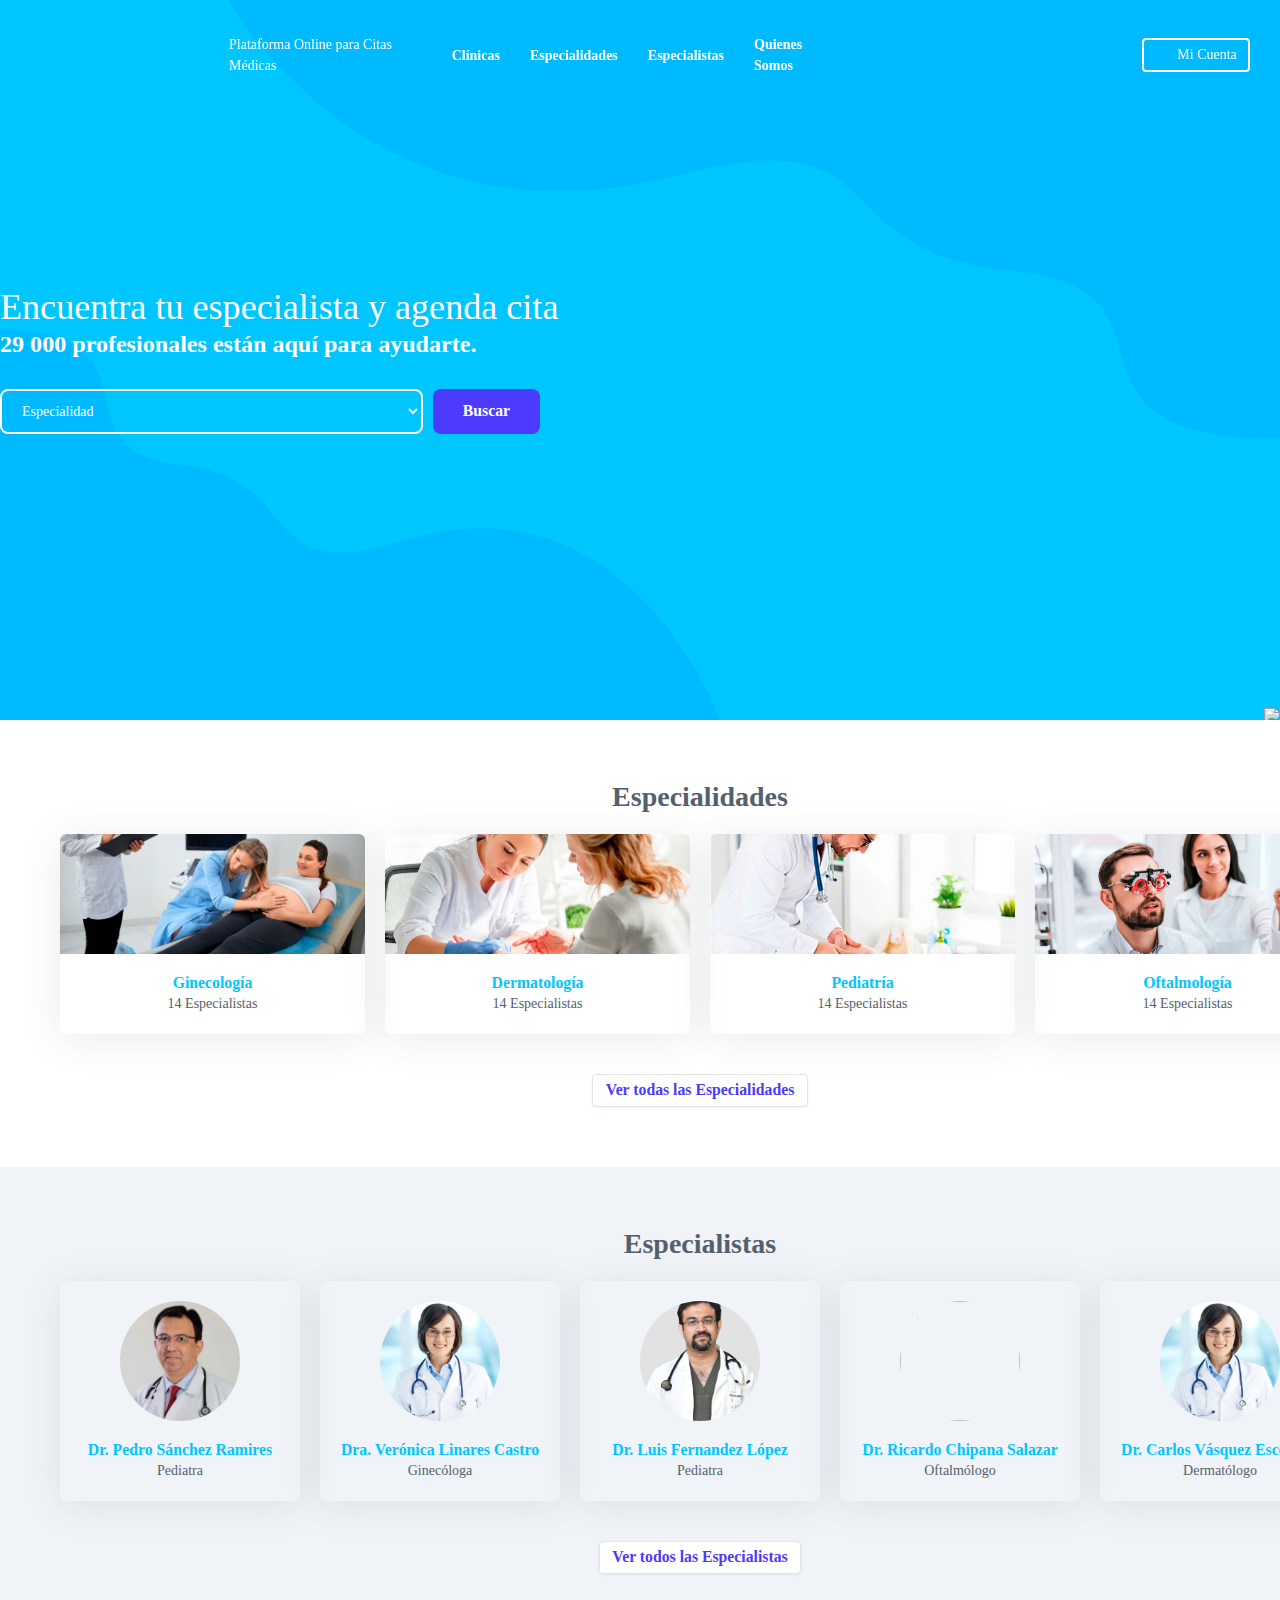
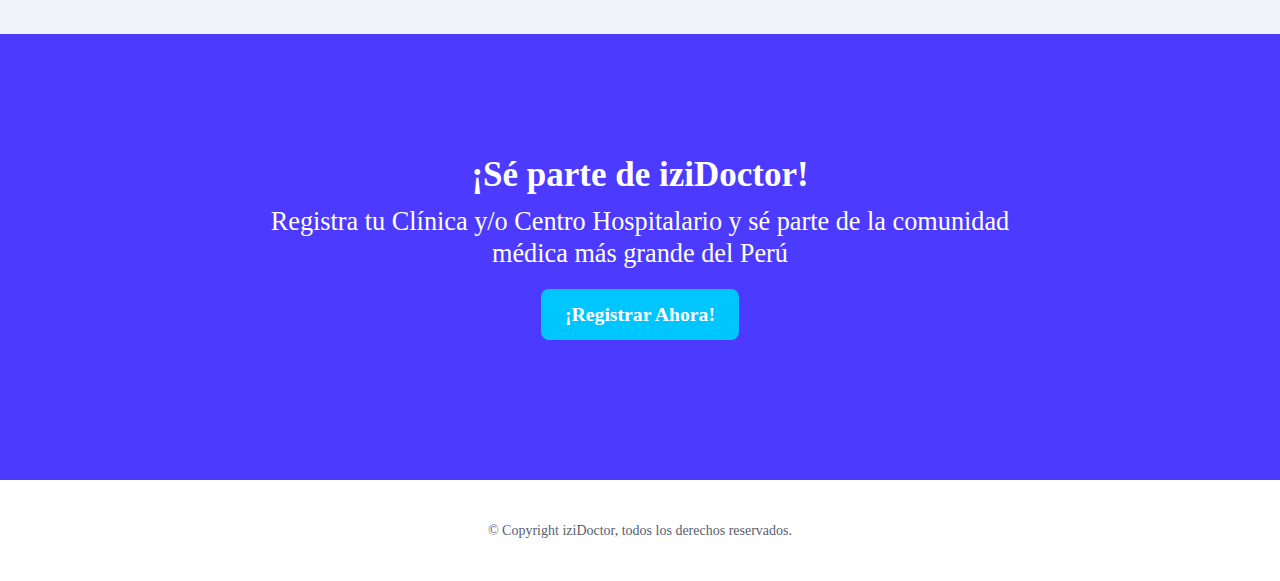
==== src/main/webapp/index.html @ 8b39e3de "ultimos cambios" ====
<!DOCTYPE html>
<html>
<head>
	<meta charset="utf-8">
	<meta name="viewport" content="width=device-width, initial-scale=1">
	<title>iziDoctor</title>
	<link rel="stylesheet" type="text/css" href="css/style.css">
	<link rel="stylesheet" type="text/css" href="css/pater.css" />
</head>
<body class="home">
	<header class="site-header">
		<div class="site-header__content">
			<div class="site-header__brand">
				<div class="logo">
					<svg x="0px" y="0px" viewBox="0 0 179 48" width="179px" fill="#fff">
                        <use xlink:href="images/icons.svg#logo"></use>
                    </svg>
				</div>
				<span class="slogan">Plataforma Online para Citas Médicas</span>
			</div>
			<div class="site-header__nav">
				<nav class="site-nav">
					<ul class="site-nav__list">
						<li class="site-nav__item">
							<a href="#">Clínicas</a>
						</li>
						<li class="site-nav__item">
							<a href="#">Especialidades</a>
						</li>
						<li class="site-nav__item">
							<a href="#">Especialistas</a>
						</li>
						<li class="site-nav__item">
							<a href="#">Quienes Somos</a>
						</li>
					</ul>
				</nav>
			</div>
			<div class="site-header__user">
				<div class="site-header__user__content">
					<button class="site-header__user__button button btn-ghost">
						<svg x="0px" y="0px" viewBox="0 0 32 32" width="16px" fill="#fff">
	                        <use xlink:href="images/icons.svg#user"></use>
	                    </svg>
	                    <span>Mi Cuenta</span>
					</button>
				</div>
			</div>
		</div>
	</header>
	<section class="main-section">
		<div class="main-row main-section__wrapper">
			<div class="main-section__content">
				<div class="main-section__caption">
					<h1 class="main-section__title">Encuentra tu especialista y agenda cita</h1>
					<h2 class="main-section__subtitle">29 000 profesionales están aquí para ayudarte.</h2>
				</div>
				<div class="searchbox">
					<select class="searchbox__select">
						<option>Especialidad</option>
						<option>Especialidad 01</option>
						<option>Especialidad 02</option>
						<option>Especialidad 03</option>
					</select>
					<button class="button btn-secondary-full">Buscar</button>
				</div>
			</div>
		</div>
		<div class="main-section__image">
			<img src="images/main-image.png">
		</div>
		<svg class="morph morph1" id="morph1" width="720" height="390" viewBox="0 0 720 390" fill="#00baff">
			<path d="M0,390h720c0,0-89.87-251.02-319.92-178.81c-147.65,46.34-92.63-63.02-220.42-76.64C51.87,120.93,166.65,0,0,0L0,390z"/>
		</svg>
		<svg class="morph morph2" id="morph2" width="720" height="390" viewBox="0 0 720 390" fill="#00baff">
			<path d="M0,390h720c0,0-89.87-251.02-319.92-178.81c-147.65,46.34-92.63-63.02-220.42-76.64C51.87,120.93,166.65,0,0,0L0,390z"/>
		</svg>
	</section>
	<section class="specialties block-home">
		<div class="main-row">
			<h3 class="block-home__title">Especialidades</h3>
			<ul class="cards">
				<li class="card card-4 card-hover">
					<div class="card__content">
						<div class="card__image">
							<img src="images/specialties/specialty01.webp">
						</div>
						<div class="card__caption">
							<h2 class="card__title">Ginecología</h2>
							<span class="card__subtitle">14 Especialistas</span>
						</div>
					</div>
				</li>
				<li class="card card-4 card-hover">
					<div class="card__content">
						<div class="card__image">
							<img src="images/specialties/specialty02.webp">
						</div>
						<div class="card__caption">
							<h2 class="card__title">Dermatología</h2>
							<span class="card__subtitle">14 Especialistas</span>
						</div>
					</div>
				</li>
				<li class="card card-4 card-hover">
					<div class="card__content">
						<div class="card__image">
							<img src="images/specialties/specialty03.webp">
						</div>
						<div class="card__caption">
							<h2 class="card__title">Pediatría</h2>
							<span class="card__subtitle">14 Especialistas</span>
						</div>
					</div>
				</li>
				<li class="card card-4 card-hover">
					<div class="card__content">
						<div class="card__image">
							<img src="images/specialties/specialty04.webp">
						</div>
						<div class="card__caption">
							<h2 class="card__title">Oftalmología</h2>
							<span class="card__subtitle">14 Especialistas</span>
						</div>
					</div>
				</li>
			</ul>
			<div class="block-home__footer">
				<button class="button btn-simple btn-secondary">Ver todas las Especialidades</button>
			</div>
		</div>
	</section>
	<section class="doctors block-home">
		<div class="main-row">
			<h3 class="block-home__title">Especialistas</h3>
			<ul class="cards">
				<li class="card card-5 card-hover">
					<div class="card__content">
						<div class="card__circle-image">
							<img src="images/doctors/doctor01.jpg">
						</div>
						<div class="card__caption">
							<h2 class="card__title">Dr. Pedro Sánchez Ramires</h2>
							<span class="card__subtitle">Pediatra</span>
						</div>
					</div>
				</li>
				<li class="card card-5 card-hover">
					<div class="card__content">
						<div class="card__circle-image">
							<img src="images/doctors/doctor02.jpg">
						</div>
						<div class="card__caption">
							<h2 class="card__title">Dra. Verónica Linares Castro</h2>
							<span class="card__subtitle">Ginecóloga</span>
						</div>
					</div>
				</li>
				<li class="card card-5 card-hover">
					<div class="card__content">
						<div class="card__circle-image">
							<img src="images/doctors/doctor03.jpg">
						</div>
						<div class="card__caption">
							<h2 class="card__title">Dr. Luis Fernandez López</h2>
							<span class="card__subtitle">Pediatra</span>
						</div>
					</div>
				</li>
				<li class="card card-5 card-hover">
					<div class="card__content">
						<div class="card__circle-image">
							<img src="images/doctors/doctor04.jpg">
						</div>
						<div class="card__caption">
							<h2 class="card__title">Dr. Ricardo Chipana Salazar</h2>
							<span class="card__subtitle">Oftalmólogo</span>
						</div>
					</div>
				</li>
				<li class="card card-5 card-hover">
					<div class="card__content">
						<div class="card__circle-image">
							<img src="images/doctors/doctor02.jpg">
						</div>
						<div class="card__caption">
							<h2 class="card__title">Dr. Carlos Vásquez Escobedo</h2>
							<span class="card__subtitle">Dermatólogo</span>
						</div>
					</div>
				</li>
			</ul>
			<div class="block-home__footer">
				<button class="button btn-simple btn-secondary">Ver todos las Especialistas</button>
			</div>
		</div>
	</section>
	<section class="call-to-action">
		<div class="main-row-short">
			<h3 class="call-to-action__title">¡Sé parte de iziDoctor!</h3>
			<h4 class="call-to-action__subtitle">Registra tu Clínica y/o Centro Hospitalario y sé parte de la comunidad médica más grande del Perú</h4>
			<button class="button btn-main-full">¡Registrar Ahora!</button>
		</div>
	</section>
	<footer class="site-footer">
		<div class="main-row">© Copyright iziDoctor, todos los derechos reservados.</div>
	</footer>
	<script src="https://code.jquery.com/jquery-3.6.0.min.js"></script>
	<script src="js/app.js"></script>
	<script src="js/imagesloaded.pkgd.min.js"></script>
	<script src="js/anime.min.js"></script>
	<script src="js/morph1.js"></script>
	<script src="js/morph2.js"></script>
</body>
---- src/main/webapp/css/style.css ----
@import 'reset.css';


.site-header{
    color: #fff;
    left: 0;
    position: fixed;
    top: 0;
    transition: var(--app-transition);
    width: 100%;
    z-index: 999;
}

.sticky{
    background: #fff;
    box-shadow: 0 5px 40px rgb(50 60 72 / 10%);
    color: var(--app-gray);
}

.sticky .site-header__content{
    padding: 20px 30px;
}

.sticky .logo svg{
    fill: var(--app-primary);
}

.sticky .site-header__user__button{
    color: var(--app-primary);
}

.sticky .site-header__user__button svg{
    fill: var(--app-primary);
}

.site-header__content{
    align-items: center;
    display: flex;
    justify-content: space-between;
    padding: 30px;
    transition: var(--app-transition);
}

.site-header__content>div{
    flex: 1;
}

.site-header__brand{
    align-items: center;
    display: flex;
}

.logo{
    margin-bottom: -20px;
}

.slogan{
    color: #fff;
    margin-left: 20px;
    transition: var(--app-transition);
}

.sticky .slogan{
    color: var(--app-gray);
}

.site-header__user{
    display: flex;
    justify-content: flex-end;
}

.site-nav__list{
    align-items: center;
    display: flex;
    font-weight: 600;
    justify-content: center;
}

.site-nav__item a{
    color: #fff;
    display: block;
    padding: 4px 15px;
    transition: var(--app-transition);
}

.sticky .site-nav__item a{
    color: var(--app-gray);
}




.main-section{
    background: var(--app-primary);
    color: #fff;
    height: 720px;
    overflow: hidden;
    position: relative;
}

.main-section__wrapper{
    align-items: center;
    display: flex;
    height: 100%;
}

.main-section__content{
    position: relative;
    z-index: 3;
}

.main-section__caption{
    font-size: 1.72em;
    margin-bottom: 30px;
}

.main-section__title{
    font-size: 1.5em;
    font-weight: normal;
}

.main-section__subtitle{
    font-weight: 600;
}

.searchbox{
    display: flex;
    max-width: 540px;
}

.searchbox select{
    background: transparent;
    border: 2px solid #fff;
    margin-right: 10px;
}

.searchbox select option{
    color: var(--app-gray);
}

.searchbox button{
    padding-left: 30px;
    padding-right: 30px;
}

.main-section__image{
    bottom: 0;
    position: absolute;
    right: 0;
    z-index: 2;
}

.main-section__image img{
    margin-bottom: -10px;
}

.main-section .morph{
    position: absolute;
    z-index: 1;
}

.main-section .morph1{
    bottom: 0;
    left: 0;
}

.main-section .morph2{
    right: 180px;
    top: 0;
    transform: rotate(180deg) scaleX(1.5) scaleY(1.25)!important;
}




.block-home{
    padding: 60px;
}

.block-home__title{
    font-size: 2em;
    font-weight: bold;
    margin-bottom: 20px;
    text-align: center;
}

.block-home__footer{
    margin-top: 40px;
}

.block-home__footer button{
    margin: 0 auto;
}

.doctors{
    background: var(--app-lightgray);
}

.call-to-action{
    background: var(--app-secondary);
    color: #fff;
    font-size: 1.25em;
    padding: 120px 0 140px;
    text-align: center;
}

.call-to-action__title{
    font-size: 2em;
    font-weight: 600;
    margin-bottom: 10px;
}

.call-to-action__subtitle{
    font-size: 1.5em;
}

.call-to-action button{
    margin: 20px auto 0;
}

.site-footer{
    text-align: center;
    padding: 40px 0;
}
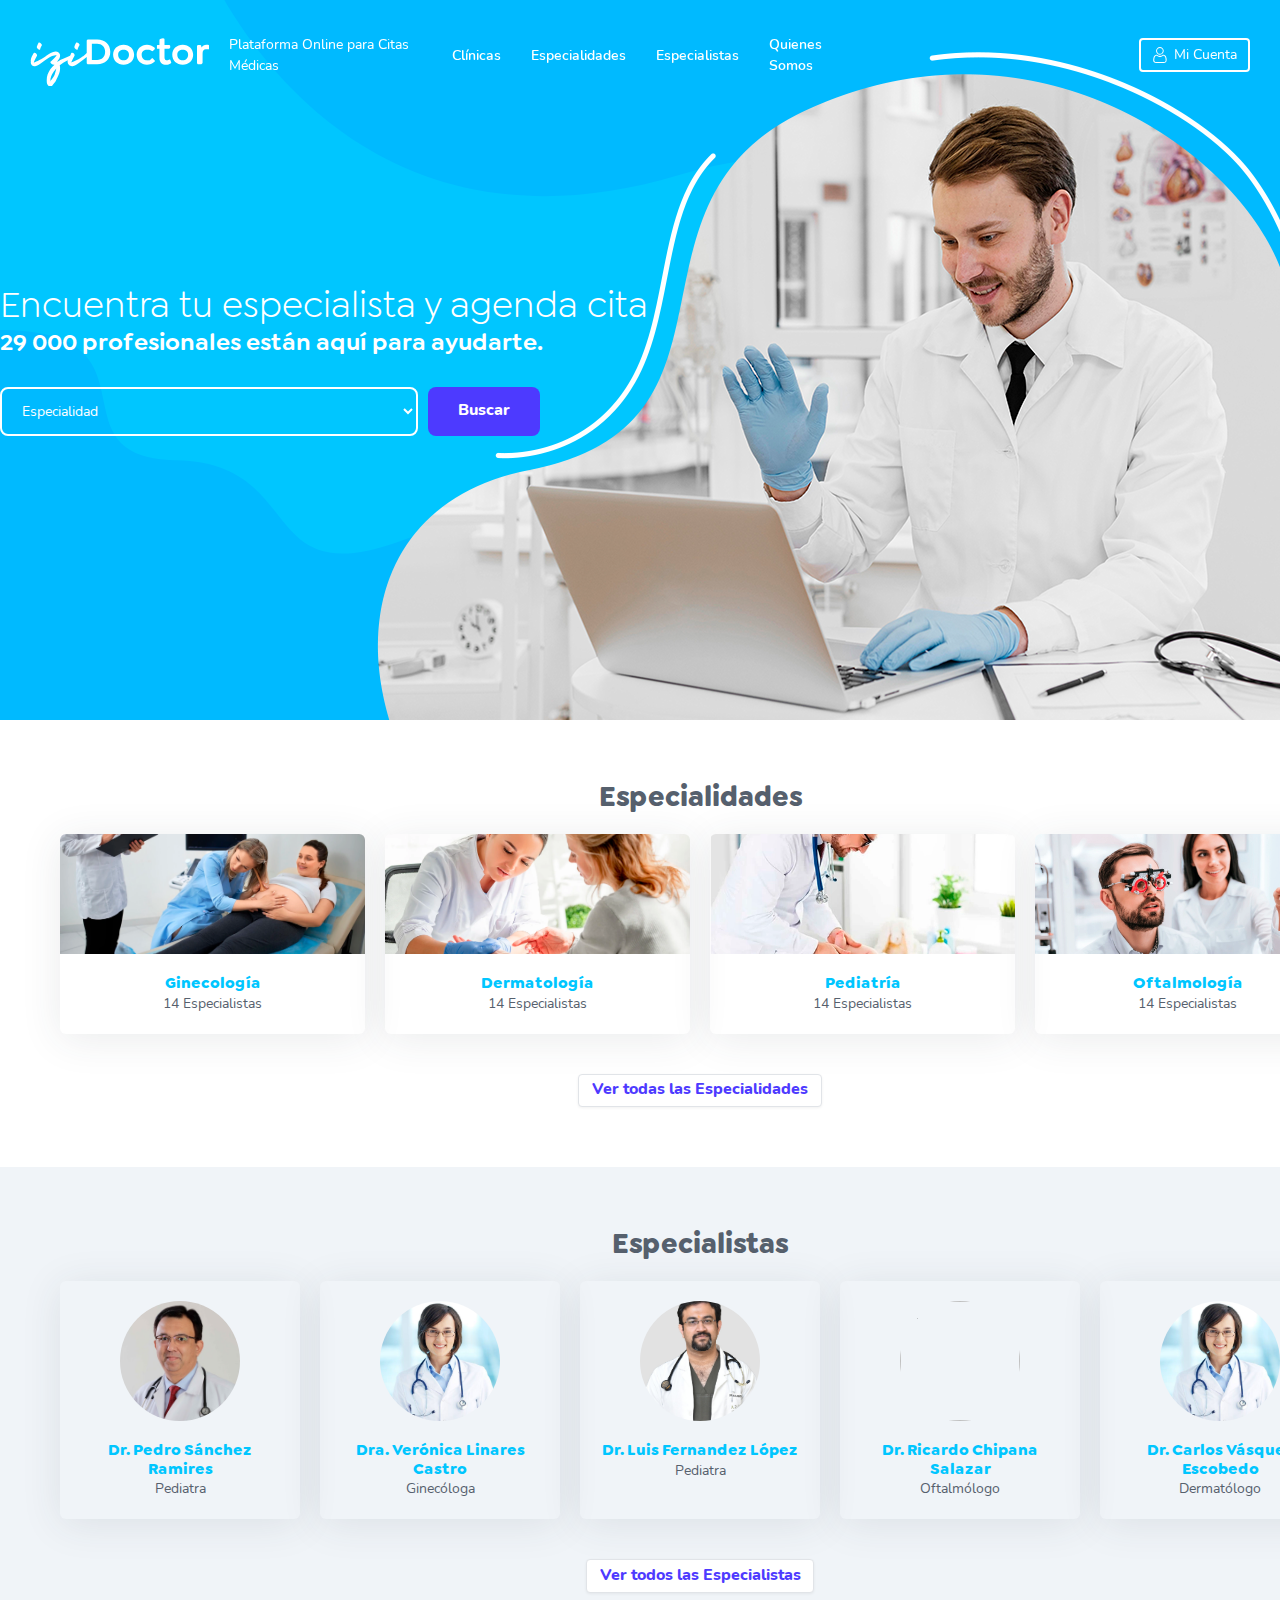
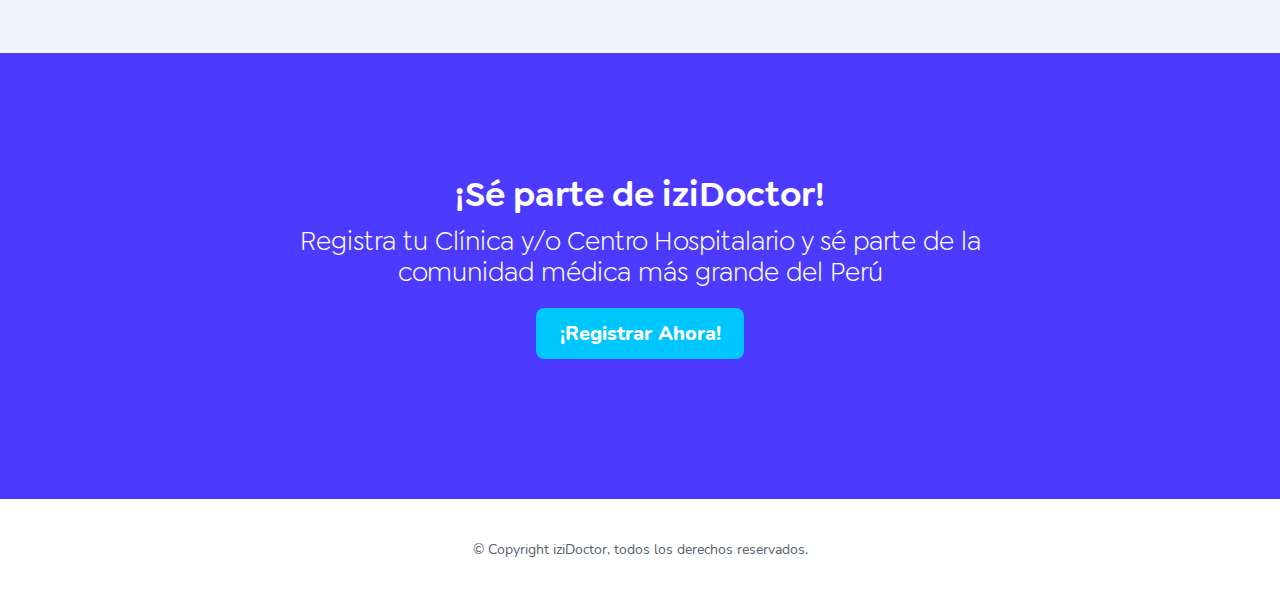
==== commit ef43856b: "index" ====
--- a/src/main/webapp/index.html
+++ b/src/main/webapp/index.html
@@ -3,7 +3,7 @@
 <head>
 	<meta charset="utf-8">
 	<meta name="viewport" content="width=device-width, initial-scale=1">
-	<title>iziDoctor</title>
+	<title>iziDoctor | Plataforma Online para Citas Médicas</title>
 	<link rel="stylesheet" type="text/css" href="css/style.css">
 	<link rel="stylesheet" type="text/css" href="css/pater.css" />
 </head>
@@ -69,11 +69,23 @@
 		<div class="main-section__image">
 			<img src="images/main-image.png">
 		</div>
-		<svg class="morph morph1" id="morph1" width="720" height="390" viewBox="0 0 720 390" fill="#00baff">
-			<path d="M0,390h720c0,0-89.87-251.02-319.92-178.81c-147.65,46.34-92.63-63.02-220.42-76.64C51.87,120.93,166.65,0,0,0L0,390z"/>
+		<svg class="morph morph1" x="0px" y="0px" viewBox="0 0 720 390" width="720px" heigth="390px">
+			<path fill="#00baff">
+				<animate repeatCount="indefinite" attributeName="d" dur="10s"				
+				values="M0,390h720c0,0-89.87-251.02-319.92-178.81c-147.65,46.34-92.63-63.02-220.42-76.64C51.87,120.93,166.65,0,0,0L0,390z;		
+				M0,390h720c0,0-54.11-324.67-319.92-178.81c-135.66,74.44-92.41-135.96-241.75-96.08C34.17,148.27,166.65,0,0,0L0,390z;
+				M0,390h720c0,0-5.31-372.17-287.89-228.67C262.33,247.56,279.22,148,143.22,176.44C17.43,202.75,166.65,0,0,0L0,390z;
+				M0,390h720c0,0-89.87-251.02-319.92-178.81c-147.65,46.34-92.63-63.02-220.42-76.64C51.87,120.93,166.65,0,0,0L0,390z"/>
+			</path>
 		</svg>
-		<svg class="morph morph2" id="morph2" width="720" height="390" viewBox="0 0 720 390" fill="#00baff">
-			<path d="M0,390h720c0,0-89.87-251.02-319.92-178.81c-147.65,46.34-92.63-63.02-220.42-76.64C51.87,120.93,166.65,0,0,0L0,390z"/>
+		<svg class="morph morph2" x="0px" y="0px" viewBox="0 0 720 390" width="720px" heigth="390px">
+			<path fill="#00baff">
+				<animate repeatCount="indefinite" attributeName="d" dur="12s"				
+				values="M0,390h720c0,0-89.87-251.02-319.92-178.81c-147.65,46.34-92.63-63.02-220.42-76.64C51.87,120.93,166.65,0,0,0L0,390z;		
+				M0,390h720c0,0-54.11-324.67-319.92-178.81c-135.66,74.44-92.41-135.96-241.75-96.08C34.17,148.27,166.65,0,0,0L0,390z;
+				M0,390h720c0,0-5.31-372.17-287.89-228.67C262.33,247.56,279.22,148,143.22,176.44C17.43,202.75,166.65,0,0,0L0,390z;
+				M0,390h720c0,0-89.87-251.02-319.92-178.81c-147.65,46.34-92.63-63.02-220.42-76.64C51.87,120.93,166.65,0,0,0L0,390z"/>
+			</path>
 		</svg>
 	</section>
 	<section class="specialties block-home">
@@ -207,8 +219,4 @@
 	</footer>
 	<script src="https://code.jquery.com/jquery-3.6.0.min.js"></script>
 	<script src="js/app.js"></script>
-	<script src="js/imagesloaded.pkgd.min.js"></script>
-	<script src="js/anime.min.js"></script>
-	<script src="js/morph1.js"></script>
-	<script src="js/morph2.js"></script>
 </body>--- a/src/main/webapp/css/pater.css
+++ b/src/main/webapp/css/pater.css
@@ -0,0 +1,113 @@
+.pater {
+	font-size: 0.65em;
+	position: fixed;
+	bottom: 0;
+	right: 0;
+	width: 100%;
+	padding: 1.5em;
+	display: flex;
+    align-items: center;
+    flex-wrap: wrap;
+    background: var(--background-color-3);
+}
+
+.pater,
+.pater:hover {
+	color: #fff;
+}
+
+.pater::after {
+	letter-spacing: 0.05em;
+	content: 'Sponsor';
+	text-transform: uppercase;
+	font-size: 0.7em;
+	position: absolute;
+	top: 0.35em;
+	right: 0.5em;
+	opacity: 0.5;
+	letter-spacing: 0.085em;
+}
+
+.pater__deco {
+	display: none;
+}
+
+.pater__img {
+	display: inline-block;
+	width: 100%;
+	max-width: 160px;
+	position: relative;
+	margin: 0 1em 0 0;
+}
+
+.pater__title {
+	display: inline-block;
+	font-weight: 500;
+	text-transform: uppercase;
+	letter-spacing: 0.05em;
+	text-indent: -0.05em;
+	margin: 0;
+	position: relative;
+	margin: 0.75em 0 0;
+}
+
+.pater__desc {
+	display: none;
+}
+
+@media screen and (min-width: 50em) {
+	.pater {
+		text-align: right;
+		top: 0;
+		bottom: auto;
+		width: auto;
+		padding: 3em 1.5em 0 0;
+		display: block;
+		font-size: 0.85em;
+		background: transparent;
+	}
+	.pater::after {
+		top: 1.5em;
+		right: 1.5em;
+		left: auto;
+		font-size: 0.85em;
+	}
+	.pater__title {
+		display: block;
+		margin: 0.75em 0;
+	}
+	.pater__desc {
+		display: block;
+		color: #fff;
+		margin: 0;
+		position: relative;
+		width: 100%;
+		max-width: 260px;
+		pointer-events: none;
+		opacity: 0;
+		transform: translate3d(0,-10px,0);
+		transition: opacity 0.3s, transform 0.3s;
+	}
+	.pater__img {
+		max-width: 200px;
+		width: auto;
+		margin: 0;
+	}
+	.pater:hover .pater__desc {
+		opacity: 1;
+		transform: translate3d(0,0,0);
+		transition-delay: 0.2s;
+	}
+	.pater__deco {
+		display: block;
+		position: absolute;
+		top: 0;
+		right: 0;
+		fill: var(--background-color-3);
+		transform: translate3d(100%,-100%,0) rotate3d(0,0,1,40deg) scale3d(1,0.2,1);
+		transition: transform 0.5s ease-out;
+	}
+	.pater:hover .pater__deco {
+		transform: translate3d(0,0,0) scale3d(1,1,1);
+	}
+}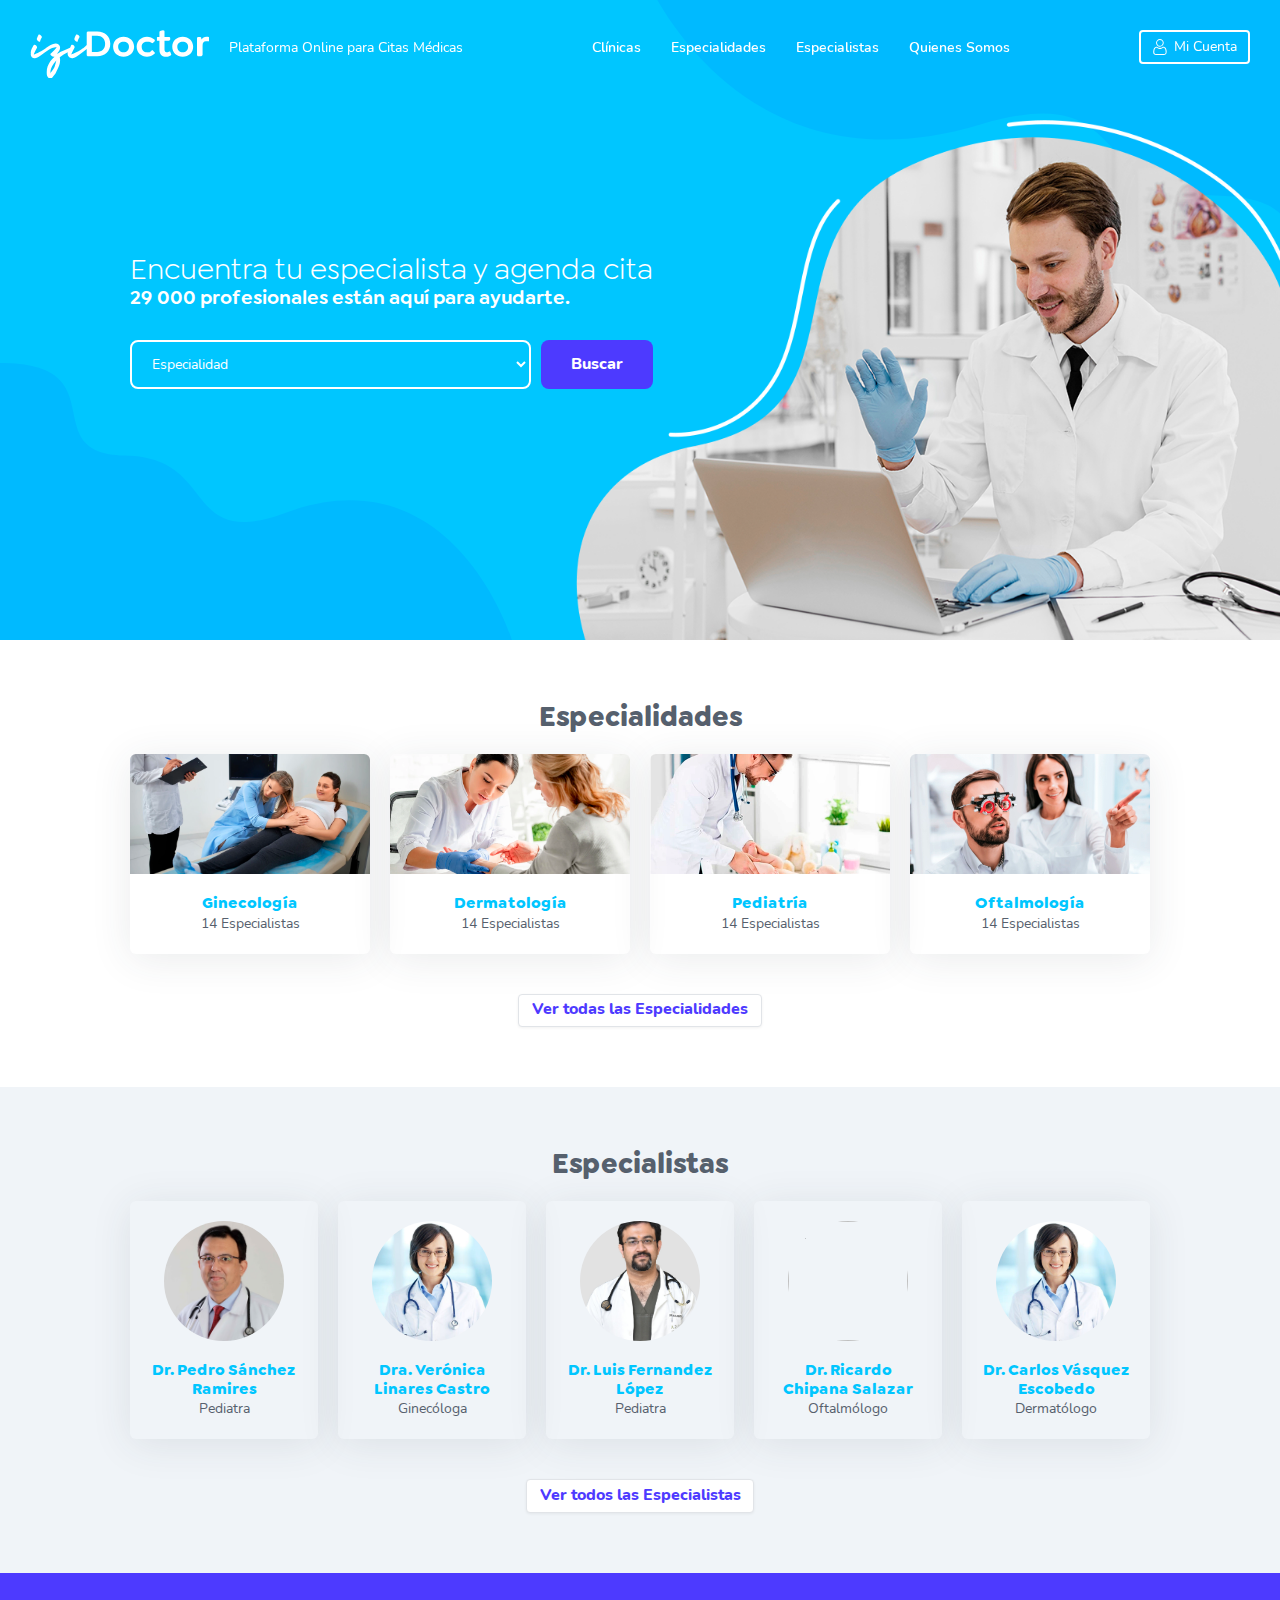
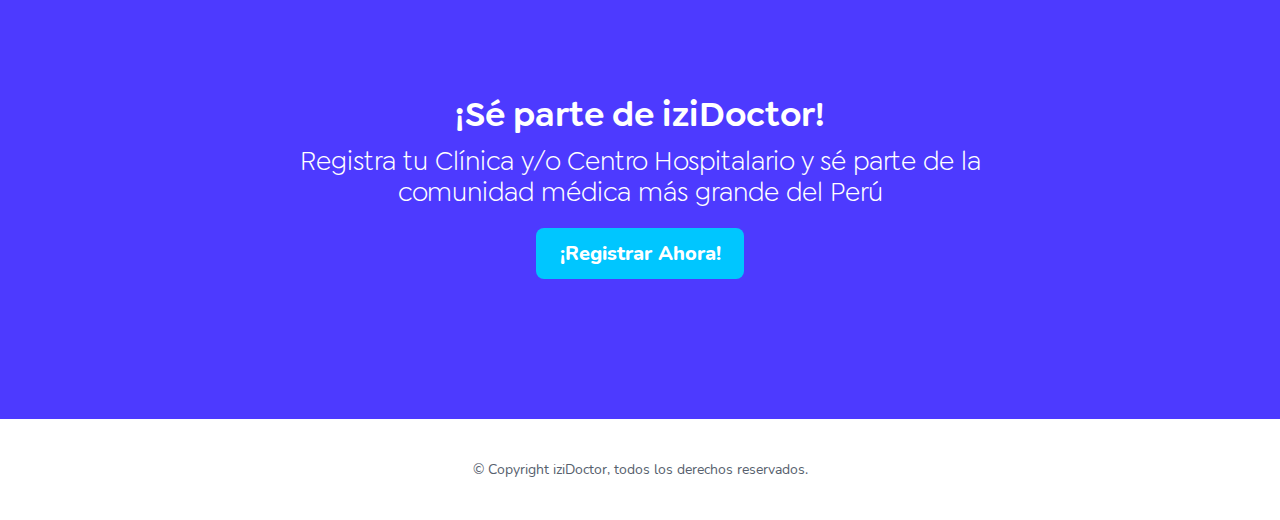
==== commit 61ee208d: "laptop-view" ====
--- a/src/main/webapp/index.html
+++ b/src/main/webapp/index.html
@@ -69,7 +69,7 @@
 		<div class="main-section__image">
 			<img src="images/main-image.png">
 		</div>
-		<svg class="morph morph1" x="0px" y="0px" viewBox="0 0 720 390" width="720px" heigth="390px">
+		<svg class="morph morph1" x="0px" y="0px" viewBox="0 0 720 390">
 			<path fill="#00baff">
 				<animate repeatCount="indefinite" attributeName="d" dur="10s"				
 				values="M0,390h720c0,0-89.87-251.02-319.92-178.81c-147.65,46.34-92.63-63.02-220.42-76.64C51.87,120.93,166.65,0,0,0L0,390z;		
@@ -78,7 +78,7 @@
 				M0,390h720c0,0-89.87-251.02-319.92-178.81c-147.65,46.34-92.63-63.02-220.42-76.64C51.87,120.93,166.65,0,0,0L0,390z"/>
 			</path>
 		</svg>
-		<svg class="morph morph2" x="0px" y="0px" viewBox="0 0 720 390" width="720px" heigth="390px">
+		<svg class="morph morph2" x="0px" y="0px" viewBox="0 0 720 390">
 			<path fill="#00baff">
 				<animate repeatCount="indefinite" attributeName="d" dur="12s"				
 				values="M0,390h720c0,0-89.87-251.02-319.92-178.81c-147.65,46.34-92.63-63.02-220.42-76.64C51.87,120.93,166.65,0,0,0L0,390z;		
--- a/src/main/webapp/css/style.css
+++ b/src/main/webapp/css/style.css
@@ -11,6 +11,57 @@
     z-index: 999;
 }
 
+.site-header__content{
+    align-items: center;
+    display: flex;
+    justify-content: space-between;
+    padding: 30px;
+    transition: var(--app-transition);
+}
+
+.site-header__brand{
+    align-items: center;
+    display: flex;
+}
+
+.logo{
+    margin-bottom: -20px;
+}
+
+.slogan{
+    color: #fff;
+    margin-left: 20px;
+    transition: var(--app-transition);
+}
+
+.site-header__user{
+    display: flex;
+    justify-content: flex-end;
+}
+
+.site-header__user__button{
+    color: #fff;
+    transition: var(--app-transition);
+}
+
+.site-header__nav{
+    flex: 1;
+}
+
+.site-nav__list{
+    align-items: center;
+    display: flex;
+    font-weight: 600;
+    justify-content: center;
+}
+
+.site-nav__item a{
+    color: #fff;
+    display: block;
+    padding: 4px 15px;
+    transition: var(--app-transition);
+}
+
 .sticky{
     background: #fff;
     box-shadow: 0 5px 40px rgb(50 60 72 / 10%);
@@ -25,62 +76,16 @@
     fill: var(--app-primary);
 }
 
+.sticky .slogan{
+    color: var(--app-gray);
+}
+
 .sticky .site-header__user__button{
     color: var(--app-primary);
 }
 
 .sticky .site-header__user__button svg{
     fill: var(--app-primary);
-}
-
-.site-header__content{
-    align-items: center;
-    display: flex;
-    justify-content: space-between;
-    padding: 30px;
-    transition: var(--app-transition);
-}
-
-.site-header__content>div{
-    flex: 1;
-}
-
-.site-header__brand{
-    align-items: center;
-    display: flex;
-}
-
-.logo{
-    margin-bottom: -20px;
-}
-
-.slogan{
-    color: #fff;
-    margin-left: 20px;
-    transition: var(--app-transition);
-}
-
-.sticky .slogan{
-    color: var(--app-gray);
-}
-
-.site-header__user{
-    display: flex;
-    justify-content: flex-end;
-}
-
-.site-nav__list{
-    align-items: center;
-    display: flex;
-    font-weight: 600;
-    justify-content: center;
-}
-
-.site-nav__item a{
-    color: #fff;
-    display: block;
-    padding: 4px 15px;
-    transition: var(--app-transition);
 }
 
 .sticky .site-nav__item a{
@@ -162,12 +167,14 @@
 .main-section .morph1{
     bottom: 0;
     left: 0;
+    width: 40%;
 }
 
 .main-section .morph2{
-    right: 180px;
+    right: 0;
     top: 0;
     transform: rotate(180deg) scaleX(1.5) scaleY(1.25)!important;
+    width: 40%;
 }
 
 
@@ -221,4 +228,24 @@
 .site-footer{
     text-align: center;
     padding: 40px 0;
+}
+
+
+
+
+
+@media screen and (max-width: 1600px) {
+
+    .main-section{
+        height: 640px;
+    }
+
+    .main-section__caption{
+        font-size: 1.4em;
+    }
+
+    .main-section__image{
+        max-width: 55%;
+    }
+
 }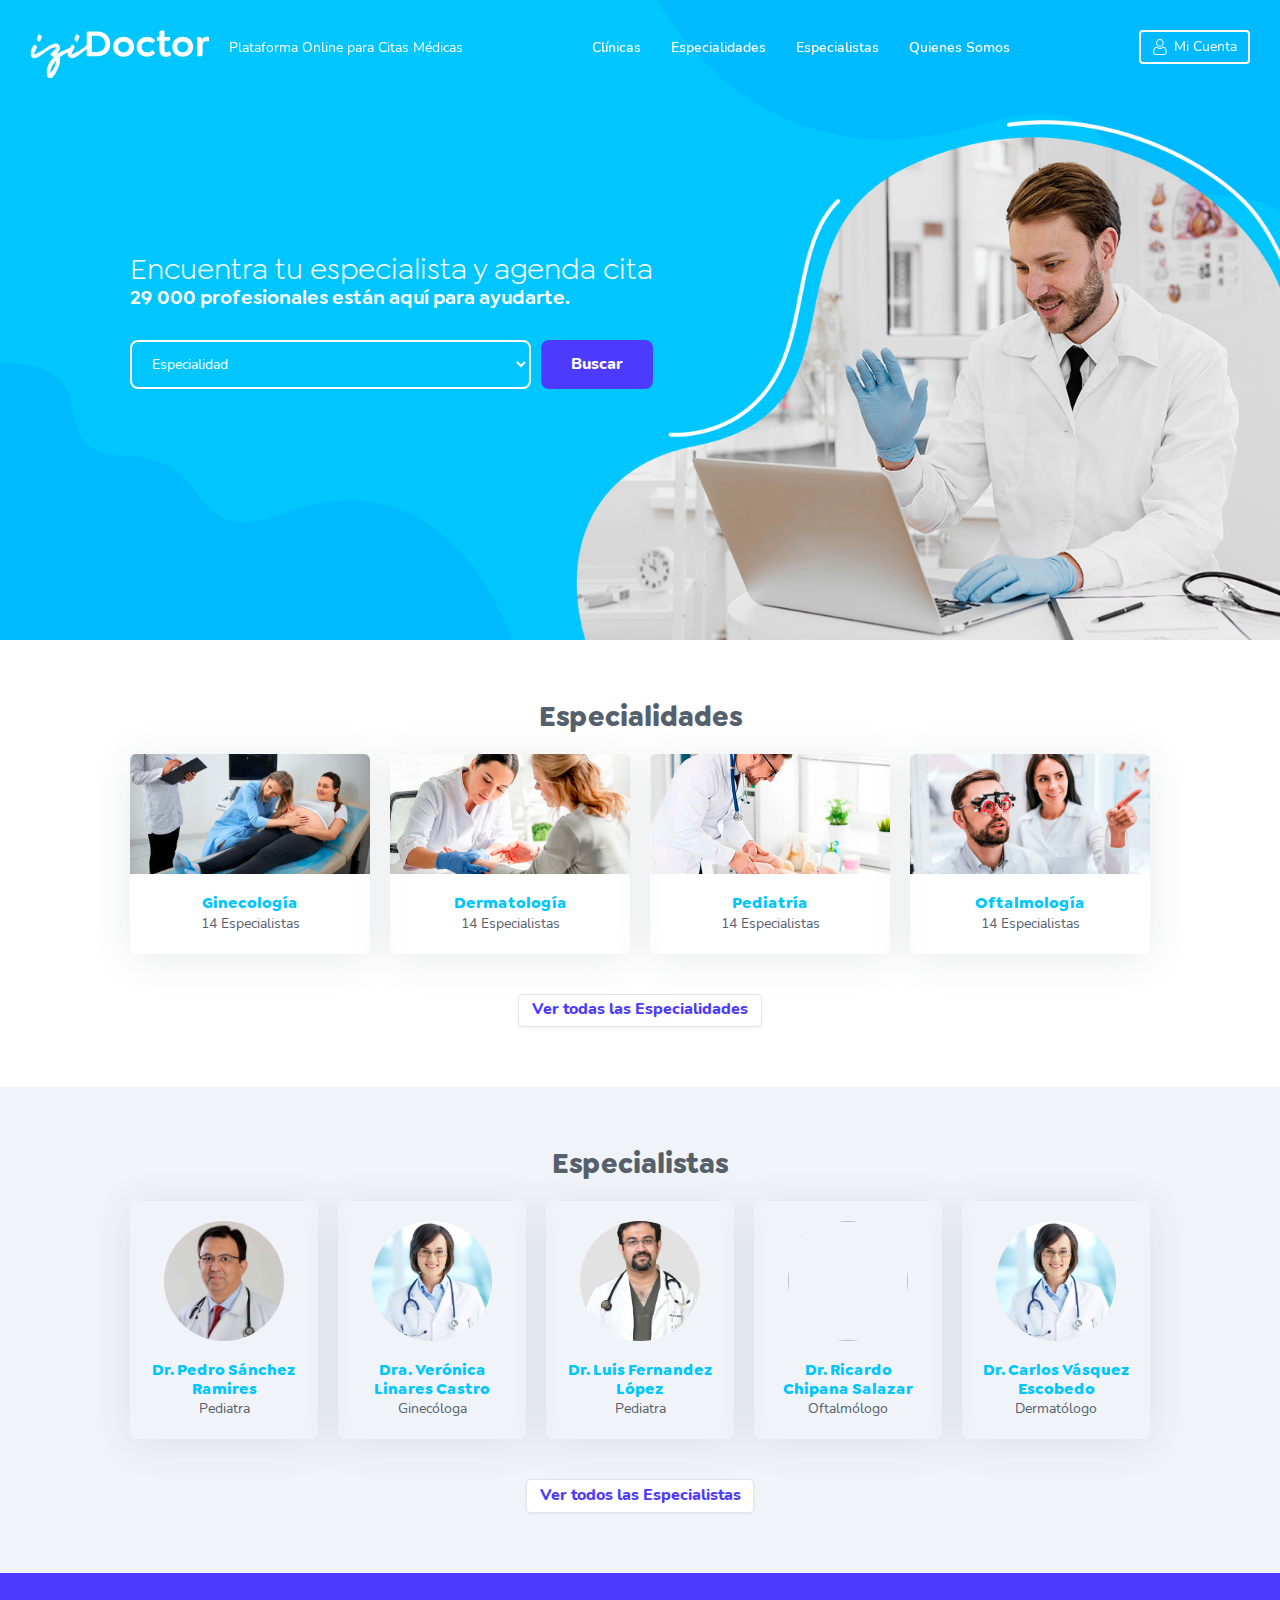
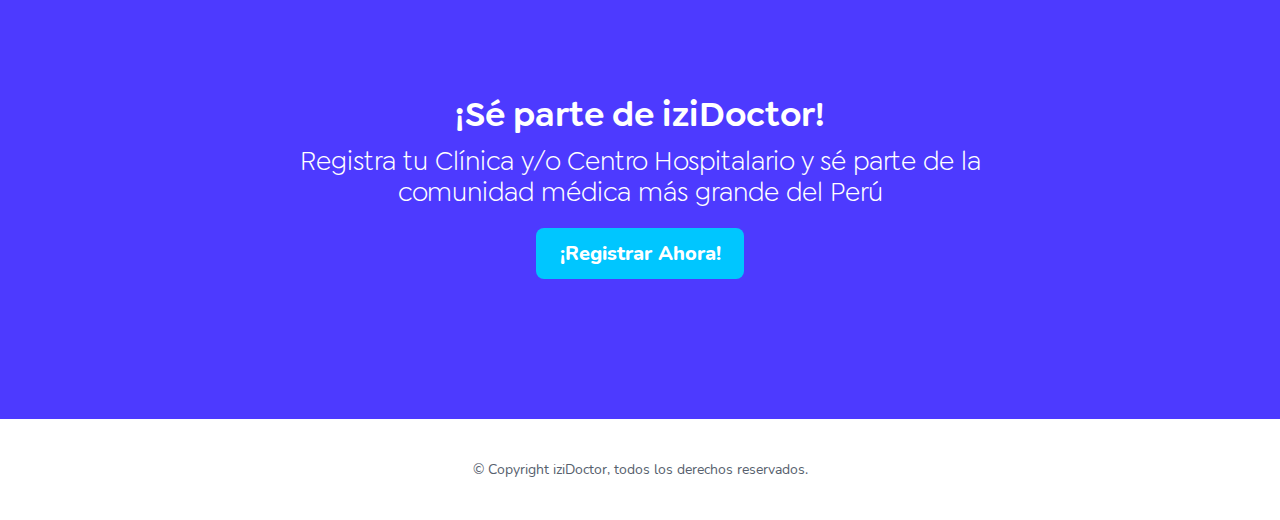
==== commit 63f3e471: "jquery" ====
--- a/src/main/webapp/index.html
+++ b/src/main/webapp/index.html
@@ -217,6 +217,6 @@
 	<footer class="site-footer">
 		<div class="main-row">© Copyright iziDoctor, todos los derechos reservados.</div>
 	</footer>
-	<script src="https://code.jquery.com/jquery-3.6.0.min.js"></script>
+	<script src="js/jquery.js"></script>
 	<script src="js/app.js"></script>
 </body>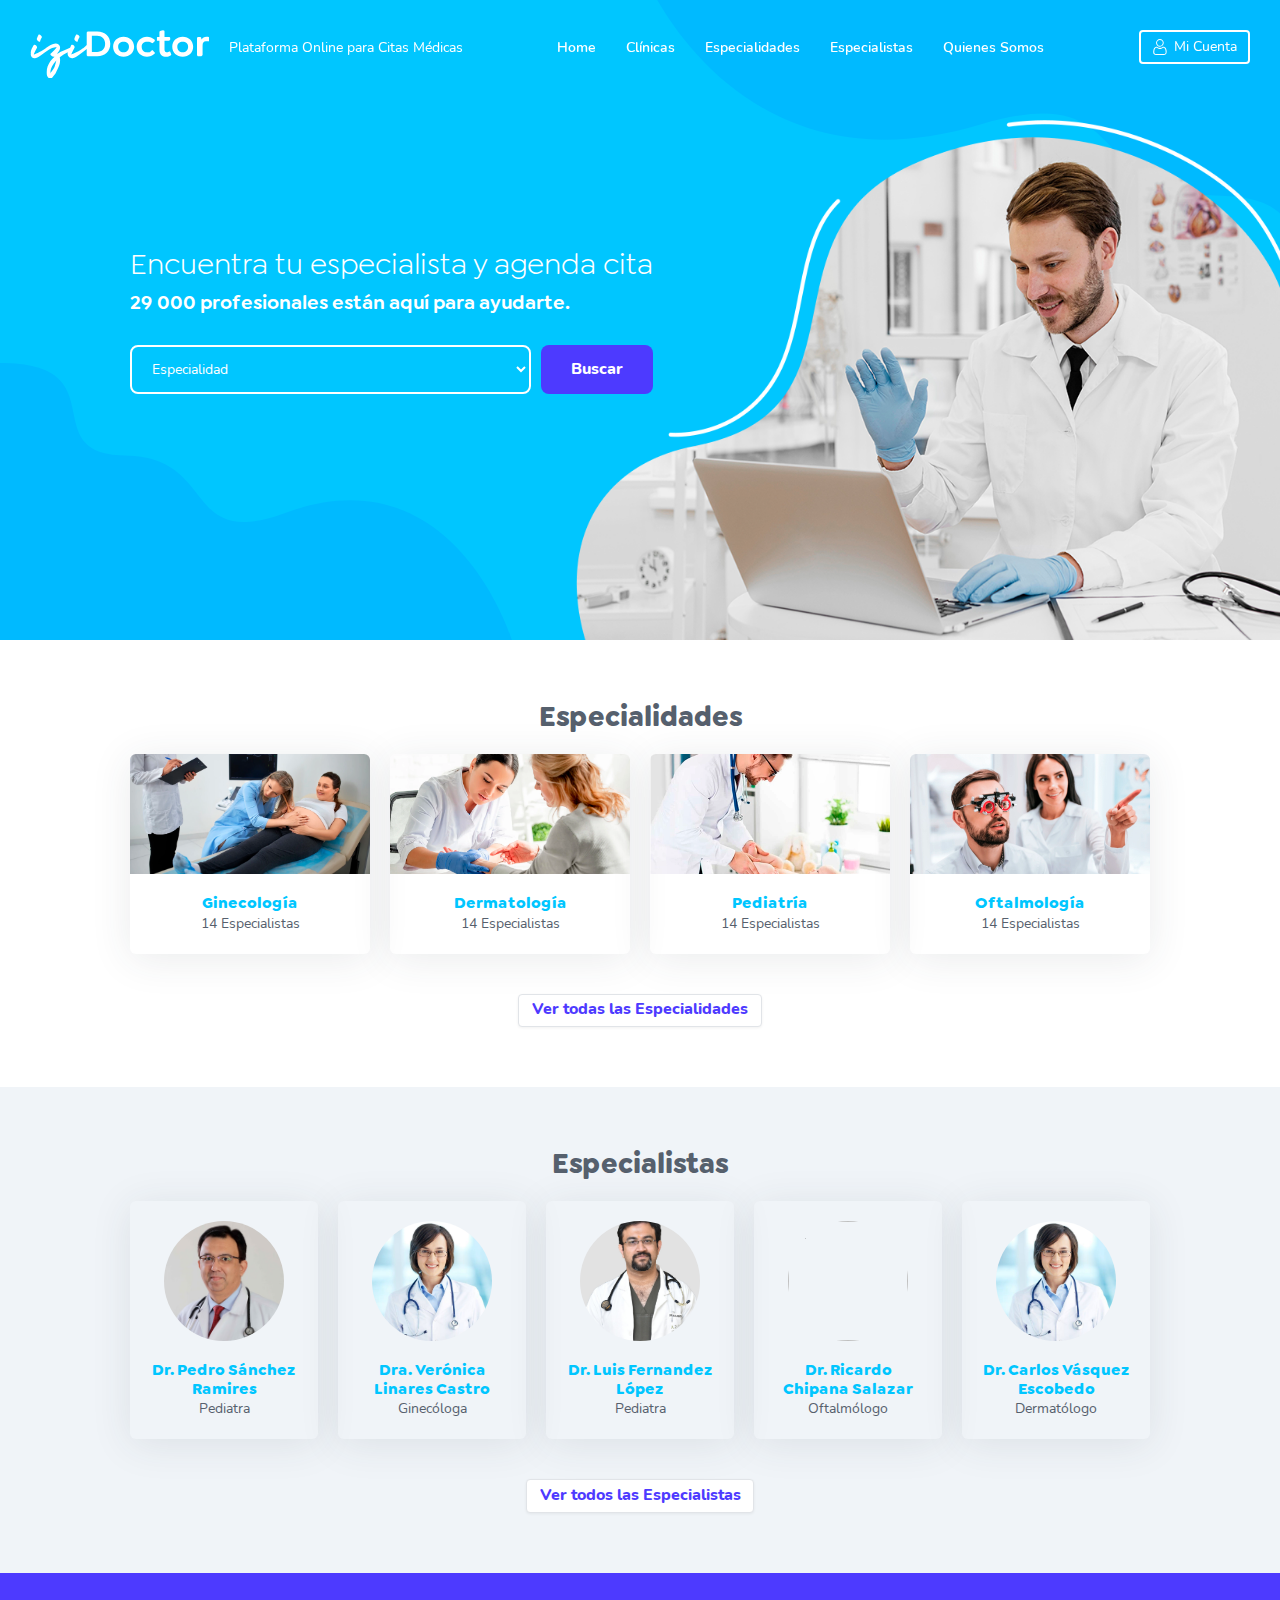
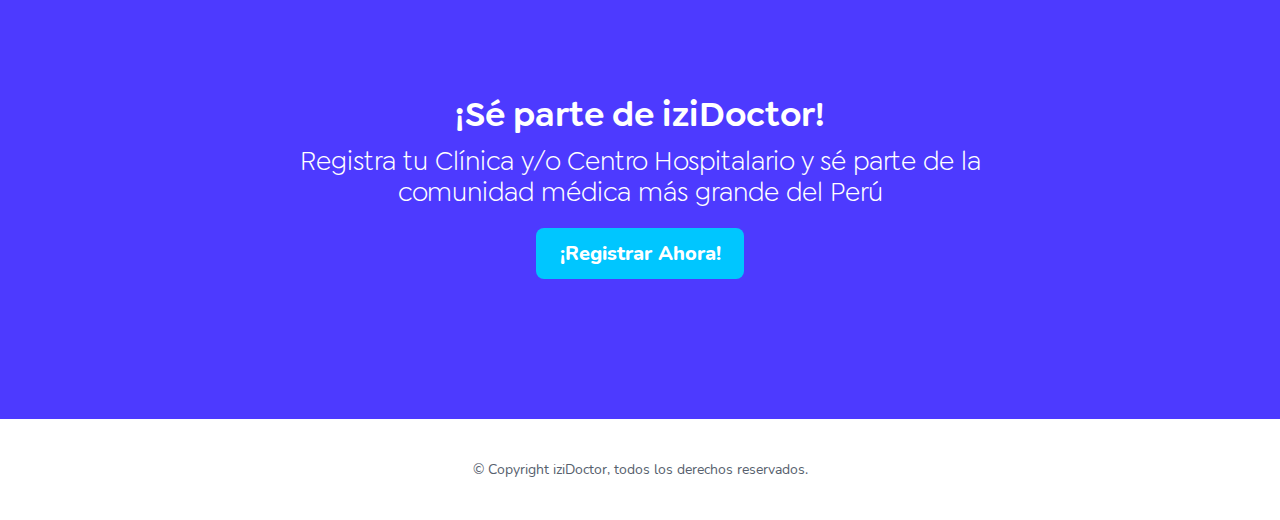
==== commit 5f9b2ebc: "limpiando html" ====
--- a/src/main/webapp/index.html
+++ b/src/main/webapp/index.html
@@ -5,10 +5,10 @@
 	<meta name="viewport" content="width=device-width, initial-scale=1">
 	<title>iziDoctor | Plataforma Online para Citas Médicas</title>
 	<link rel="stylesheet" type="text/css" href="css/style.css">
-	<link rel="stylesheet" type="text/css" href="css/pater.css" />
 </head>
 <body class="home">
 	<header class="site-header">
+    	<div class="dark-mask"></div>
 		<div class="site-header__content">
 			<div class="site-header__brand">
 				<div class="logo">
@@ -19,9 +19,22 @@
 				<span class="slogan">Plataforma Online para Citas Médicas</span>
 			</div>
 			<div class="site-header__nav">
+				<div class="site-nav__header">
+					<svg x="0px" y="0px" viewBox="0 0 179 48" width="120px" fill="#00c6ff" class="site-nav__header__logo">
+                        <use xlink:href="images/icons.svg#logo"></use>
+                    </svg>
+                    <button class="close-nav" id="closeNav">
+						<svg x="0px" y="0px" viewBox="0 0 32 32" width="10px" fill="#4d3aff">
+	                        <use xlink:href="images/icons.svg#close"></use>
+	                    </svg>
+	                </button>
+				</div>
 				<nav class="site-nav">
 					<ul class="site-nav__list">
 						<li class="site-nav__item">
+							<a href="#">Home</a>
+						</li>
+						<li class="site-nav__item">
 							<a href="#">Clínicas</a>
 						</li>
 						<li class="site-nav__item">
@@ -36,8 +49,8 @@
 					</ul>
 				</nav>
 			</div>
-			<div class="site-header__user">
-				<div class="site-header__user__content">
+			<div class="site-header__right">
+				<div class="site-header__user">
 					<button class="site-header__user__button button btn-ghost">
 						<svg x="0px" y="0px" viewBox="0 0 32 32" width="16px" fill="#fff">
 	                        <use xlink:href="images/icons.svg#user"></use>
@@ -45,6 +58,11 @@
 	                    <span>Mi Cuenta</span>
 					</button>
 				</div>
+				<button class="nav-mobile" id="openNav">					
+					<svg x="0px" y="0px" viewBox="0 0 24 24" width="24px" fill="#fff">
+                        <use xlink:href="images/icons.svg#nav_mobile"></use>
+                    </svg>
+				</button>
 			</div>
 		</div>
 	</header>
@@ -217,6 +235,6 @@
 	<footer class="site-footer">
 		<div class="main-row">© Copyright iziDoctor, todos los derechos reservados.</div>
 	</footer>
-	<script src="js/jquery.js"></script>
+	<script src="https://code.jquery.com/jquery-3.6.0.min.js"></script>
 	<script src="js/app.js"></script>
 </body>--- a/src/main/webapp/css/style.css
+++ b/src/main/webapp/css/style.css
@@ -1,5 +1,26 @@
 @import 'reset.css';
 
+.open-nav{
+    overflow-y: hidden;
+}
+
+.dark-mask{
+    background-color: rgba(44, 50, 52, 0.5)!important;
+    content: '';
+    display: block;
+    height: 100%;
+    opacity: 0;
+    position: fixed;
+    transition: all 0.5s ease!important;
+    visibility: hidden;
+    width: 100%;
+    z-index: 9999;
+}
+
+.open-nav .dark-mask{
+    opacity: 1;
+    visibility: visible;
+}
 
 .site-header{
     color: #fff;
@@ -34,7 +55,7 @@
     transition: var(--app-transition);
 }
 
-.site-header__user{
+.site-header__right{
     display: flex;
     justify-content: flex-end;
 }
@@ -42,6 +63,14 @@
 .site-header__user__button{
     color: #fff;
     transition: var(--app-transition);
+}
+
+.nav-mobile{
+    display: none;
+}
+
+.logo-nav{
+    display: none;
 }
 
 .site-header__nav{
@@ -92,6 +121,10 @@
     color: var(--app-gray);
 }
 
+.site-nav__header{
+    display: none;
+}
+
 
 
 
@@ -122,6 +155,7 @@
 .main-section__title{
     font-size: 1.5em;
     font-weight: normal;
+    margin-bottom: 10px;
 }
 
 .main-section__subtitle{
@@ -248,4 +282,143 @@
         max-width: 55%;
     }
 
+}
+
+
+@media screen and (max-width: 1279px) {
+
+    .site-header__content,
+    .sticky .site-header__content {
+        padding: 20px;
+    }
+
+    .logo svg{
+        width: 160px;
+    }
+
+    .slogan{
+        display: none;
+    }
+
+    .nav-mobile{
+        align-items: center;
+        display: flex;
+        justify-content: center;
+        margin-left: 10px;
+    }
+
+    .site-nav__header{
+        align-items: center;
+        display: flex;
+        justify-content: space-between;
+        padding: 30px;
+    }
+
+    .site-nav__header__logo{
+        margin-bottom: -10px;
+    }
+
+    .close-nav{
+        padding: 10px 0;
+    }
+
+    .sticky .nav-mobile svg{
+        fill: var(--app-primary);
+    }
+
+    .site-header__nav{
+        background: #fff;
+        bottom: 0;
+        left: 0;
+        top: 0;
+        position: fixed;
+        width: 250px;
+        transform: translateX(-280px);
+        transition-timing-function: cubic-bezier(0.1, 1, 1, 1);
+        transition-duration: 0.3s;
+        z-index: 999999;
+    }
+
+    .open-nav .site-header__nav{
+        transform: translateX(0);
+    }
+
+    .site-nav__list{
+        display: block;
+    }
+
+    .site-nav__item a {
+        color: var(--app-gray);
+        padding: 10px 30px;
+    }
+
+    .main-section{
+        height: 480px;
+    }
+
+    .main-section__image{
+        display: none;
+    }
+
+    .main-section__content{
+        margin: 0 auto;
+        text-align: center;
+    }
+
+}
+
+
+@media screen and (max-width: 767px) {
+
+    .block-home{
+        padding: 40px 0;
+    }
+
+    .call-to-action{
+        font-size: 1em;
+        padding: 80px 0 90px;
+    }
+
+    .site-footer{
+        padding: 25px 0;
+    }
+
+    .main-section .morph1,
+    .main-section .morph2{
+        width: 60%;
+    }
+
+}
+
+
+@media screen and (max-width: 480px) {
+
+    .site-header__user__button span{
+        display: none;
+    }
+
+    .main-section__caption{
+        font-size: 1.25em;
+    }
+
+    .main-section__title{
+        font-size: 1.4em;
+    }
+
+    .searchbox{
+        display: block;
+    }
+
+    .searchbox select{
+        margin: 0 0 10px;
+    }
+
+    .searchbox button{
+        width: 100%;
+    }
+
+    .call-to-action__subtitle{
+        font-size: 1.125em;
+    }
+
 }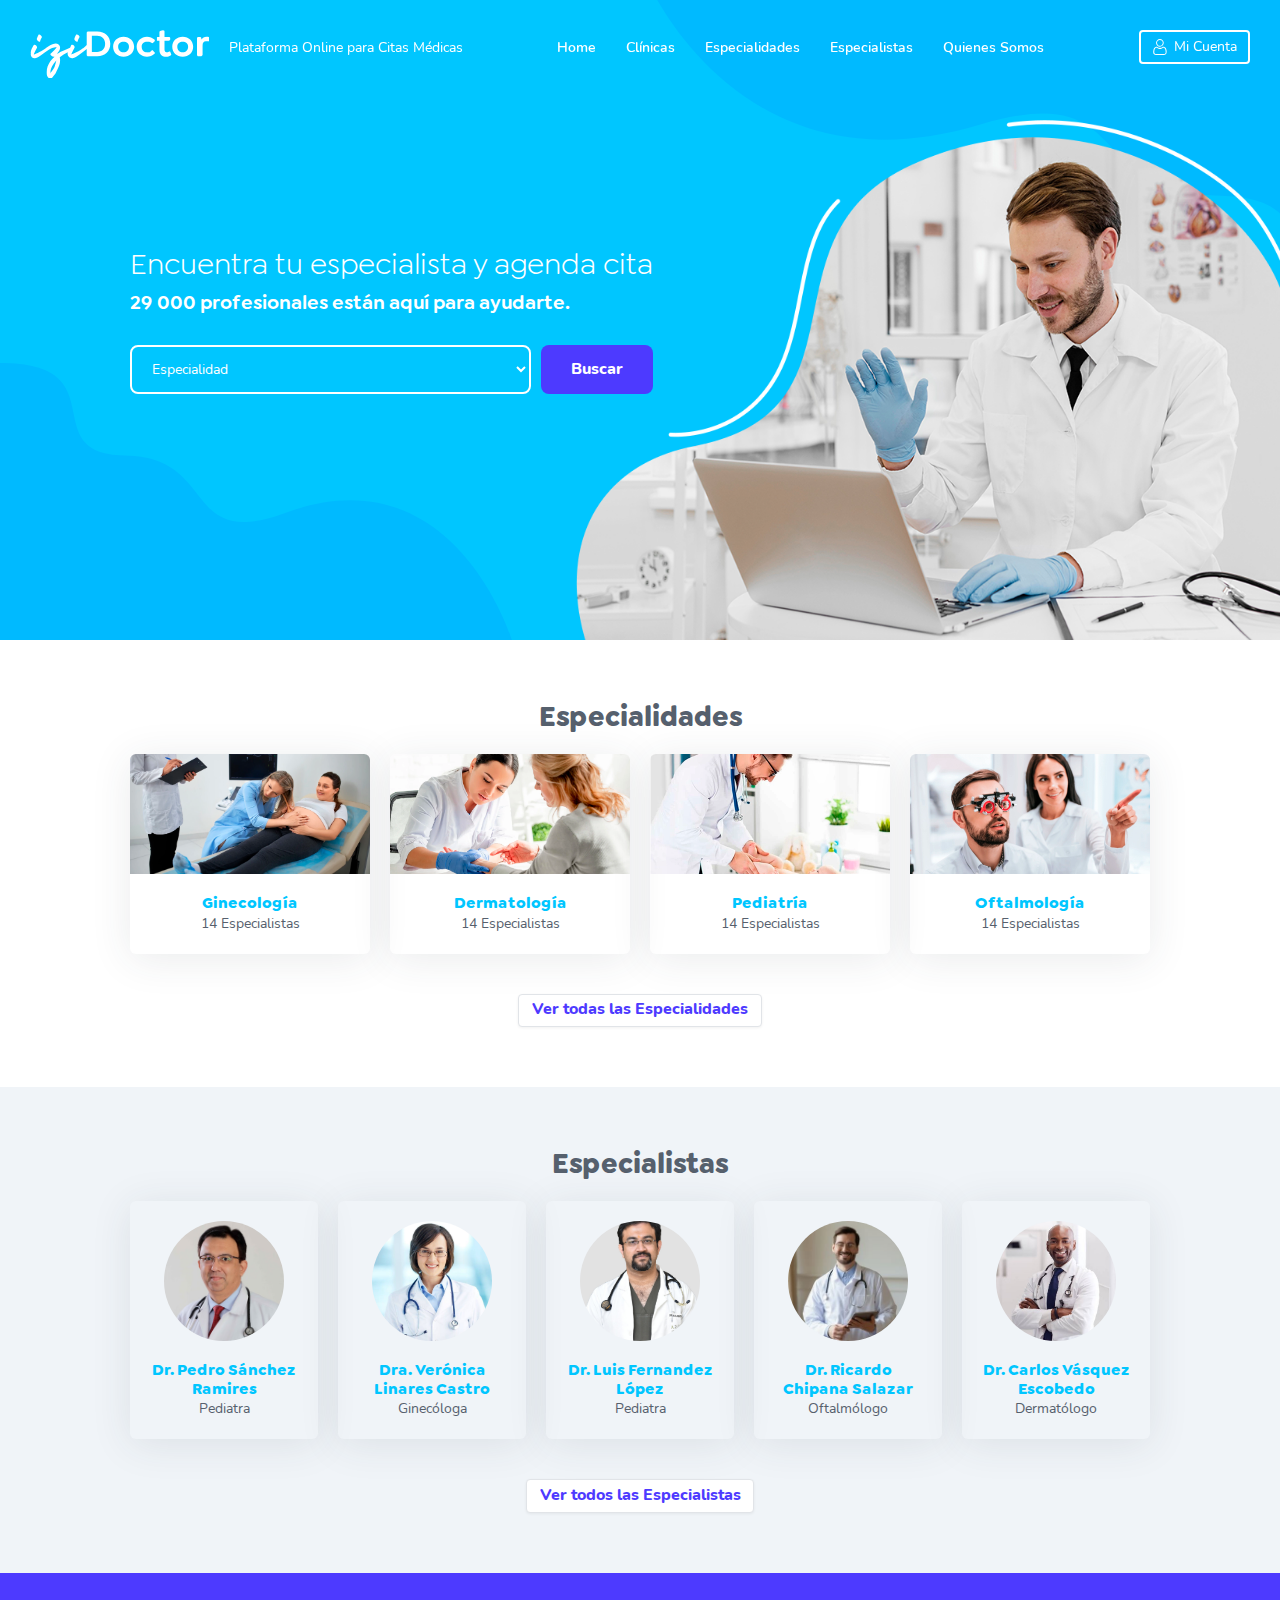
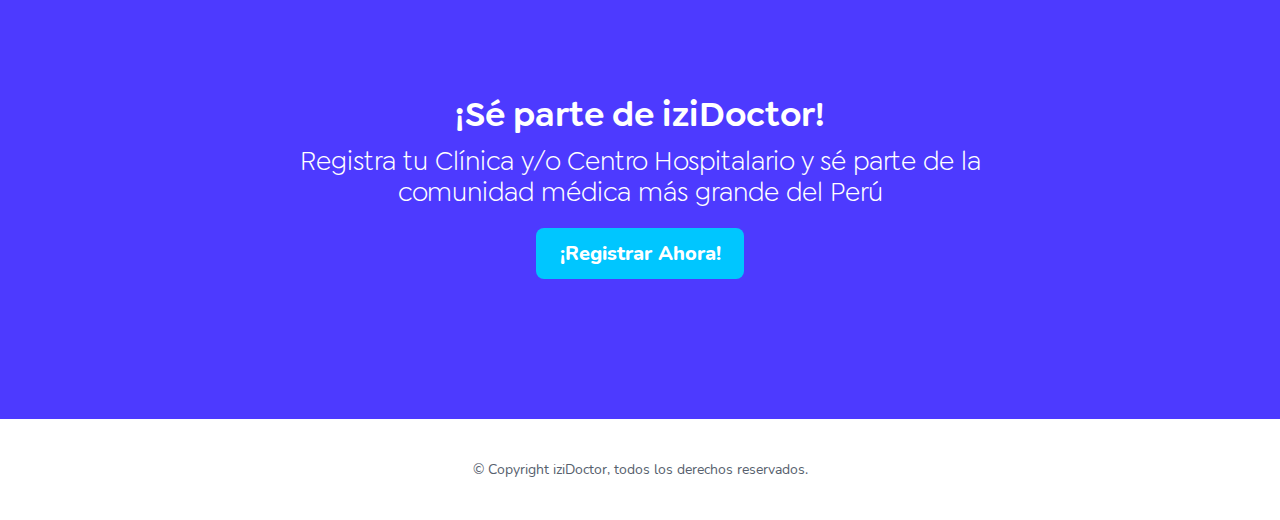
==== commit c206f56d: "Add plugin maven compiler v11" ====
--- a/src/main/webapp/index.html
+++ b/src/main/webapp/index.html
@@ -211,7 +211,7 @@
 				<li class="card card-5 card-hover">
 					<div class="card__content">
 						<div class="card__circle-image">
-							<img src="images/doctors/doctor02.jpg">
+							<img src="images/doctors/doctor05.jpg">
 						</div>
 						<div class="card__caption">
 							<h2 class="card__title">Dr. Carlos Vásquez Escobedo</h2>
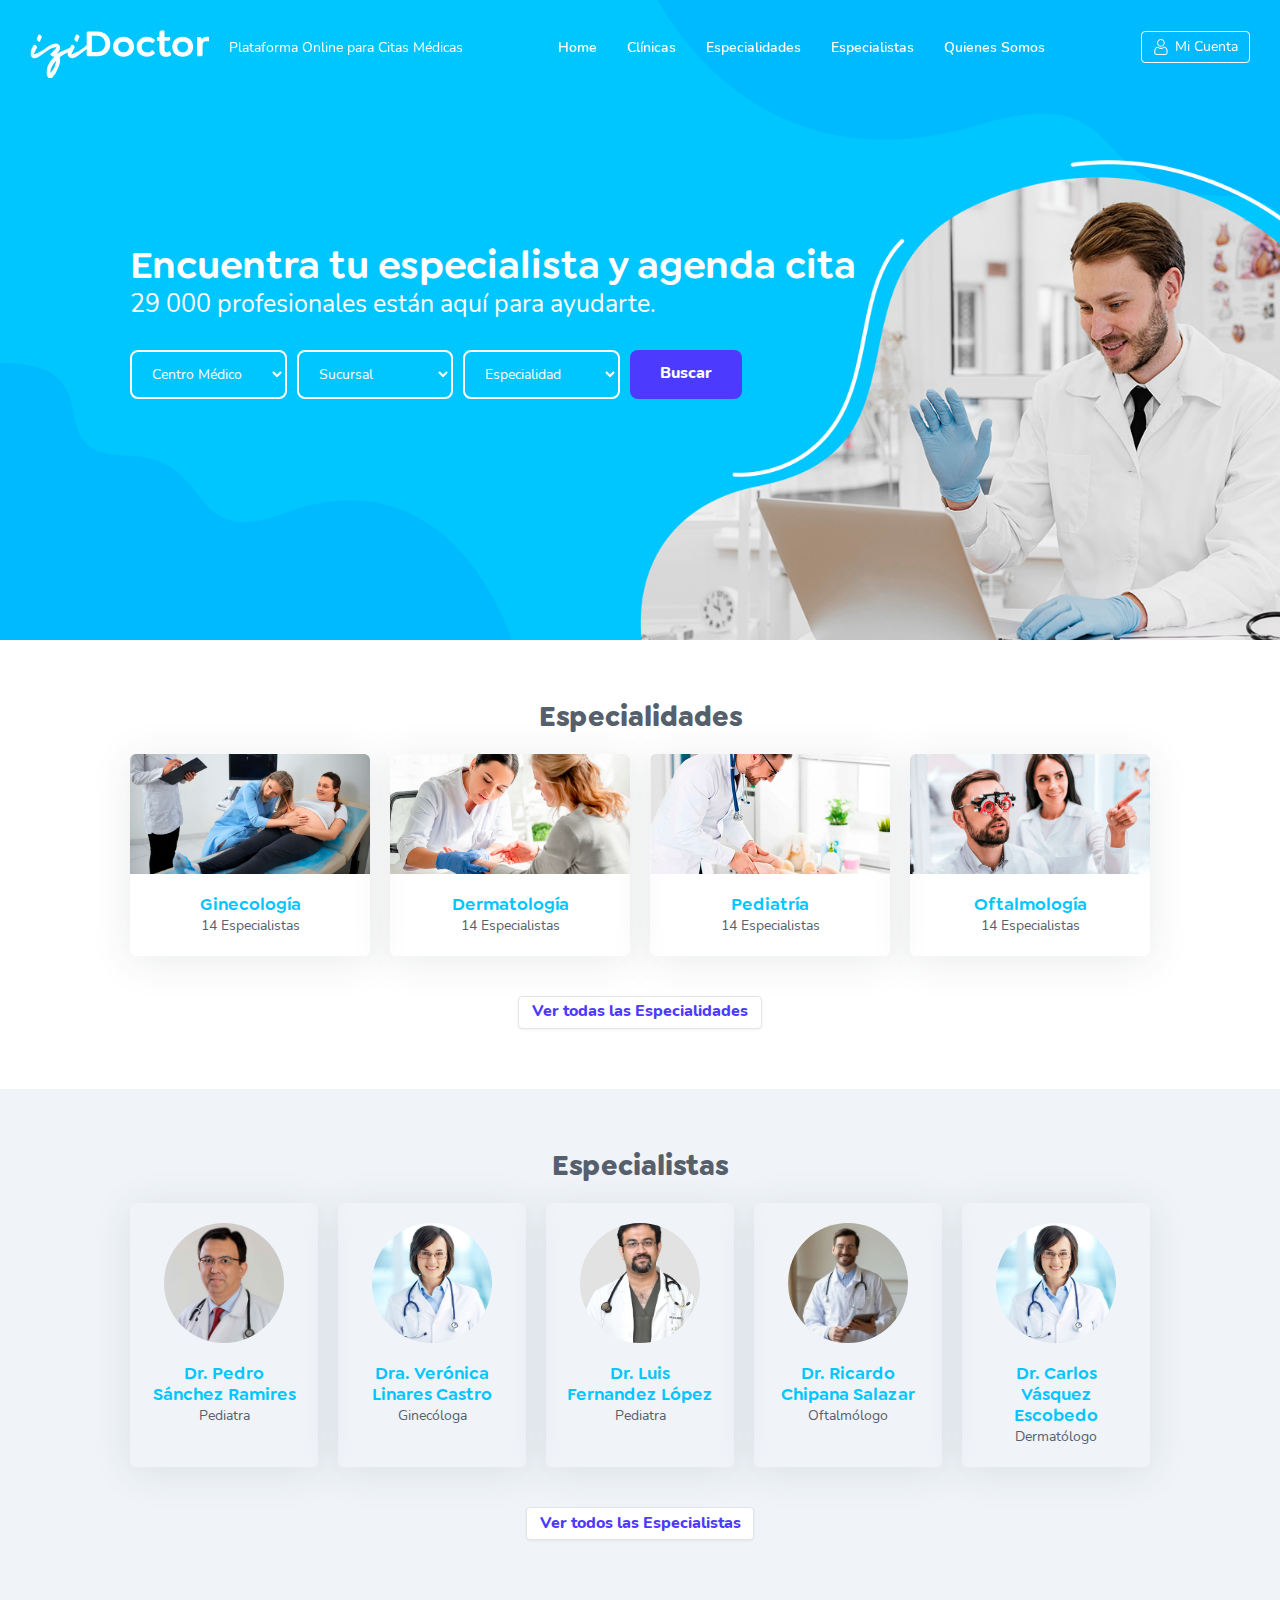
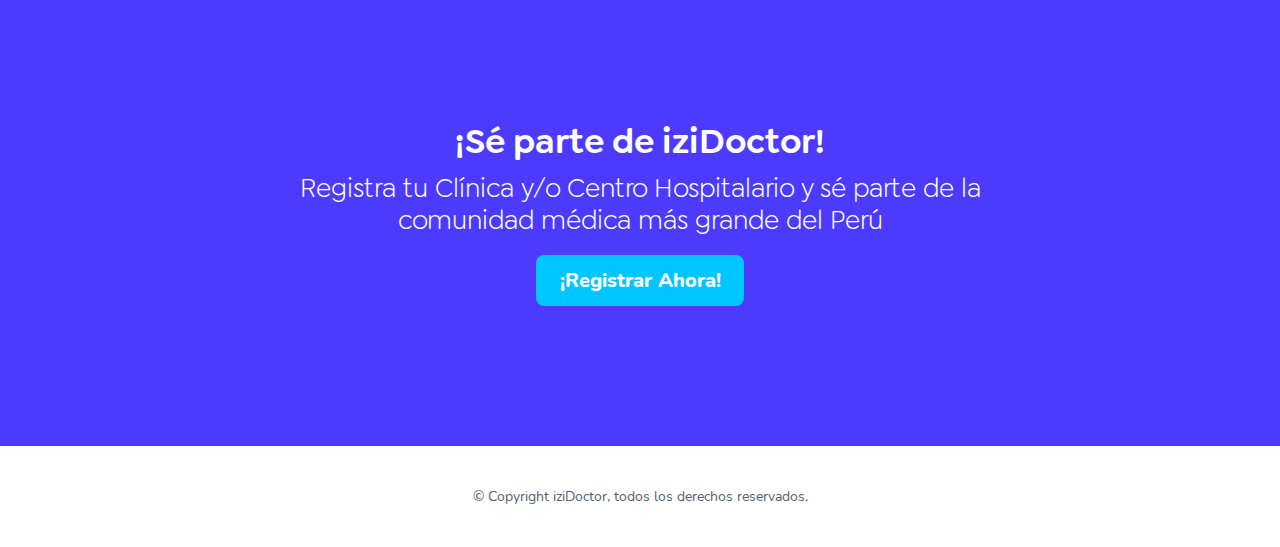
==== commit 3cce6188: "resultados" ====
--- a/src/main/webapp/index.html
+++ b/src/main/webapp/index.html
@@ -32,19 +32,19 @@
 				<nav class="site-nav">
 					<ul class="site-nav__list">
 						<li class="site-nav__item">
-							<a href="#">Home</a>
-						</li>
-						<li class="site-nav__item">
-							<a href="#">Clínicas</a>
-						</li>
-						<li class="site-nav__item">
-							<a href="#">Especialidades</a>
-						</li>
-						<li class="site-nav__item">
-							<a href="#">Especialistas</a>
-						</li>
-						<li class="site-nav__item">
-							<a href="#">Quienes Somos</a>
+							<a href="index.html">Home</a>
+						</li>
+						<li class="site-nav__item">
+							<a href="clinicas.html">Clínicas</a>
+						</li>
+						<li class="site-nav__item">
+							<a href="especialidades.html">Especialidades</a>
+						</li>
+						<li class="site-nav__item">
+							<a href="especialistas.html">Especialistas</a>
+						</li>
+						<li class="site-nav__item">
+							<a href="quienes-somos.html">Quienes Somos</a>
 						</li>
 					</ul>
 				</nav>
@@ -73,15 +73,27 @@
 					<h1 class="main-section__title">Encuentra tu especialista y agenda cita</h1>
 					<h2 class="main-section__subtitle">29 000 profesionales están aquí para ayudarte.</h2>
 				</div>
-				<div class="searchbox">
+				<form class="searchbox" action="resultados.html">
+					<select class="searchbox__select" id="cMed" placeholder="Centro">
+						<option>Centro Médico</option>
+						<option>Centro Médico 01</option>
+						<option>Centro Médico 02</option>
+						<option>Centro Médico 03</option>
+					</select>
+					<select class="searchbox__select" id="suc">
+						<option>Sucursal</option>
+						<option>Sucursal 01</option>
+						<option>Sucursal 02</option>
+						<option>Sucursal 03</option>
+					</select>
 					<select class="searchbox__select">
 						<option>Especialidad</option>
 						<option>Especialidad 01</option>
 						<option>Especialidad 02</option>
 						<option>Especialidad 03</option>
 					</select>
-					<button class="button btn-secondary-full">Buscar</button>
-				</div>
+					<button class="button btn-secondary-full" type="submit">Buscar</button>
+				</form>
 			</div>
 		</div>
 		<div class="main-section__image">
@@ -106,9 +118,9 @@
 			</path>
 		</svg>
 	</section>
-	<section class="specialties block-home">
+	<section class="specialties block-pad">
 		<div class="main-row">
-			<h3 class="block-home__title">Especialidades</h3>
+			<h3 class="block-pad__title">Especialidades</h3>
 			<ul class="cards">
 				<li class="card card-4 card-hover">
 					<div class="card__content">
@@ -155,14 +167,14 @@
 					</div>
 				</li>
 			</ul>
-			<div class="block-home__footer">
+			<div class="block-pad__footer">
 				<button class="button btn-simple btn-secondary">Ver todas las Especialidades</button>
 			</div>
 		</div>
 	</section>
-	<section class="doctors block-home">
+	<section class="doctors block-pad">
 		<div class="main-row">
-			<h3 class="block-home__title">Especialistas</h3>
+			<h3 class="block-pad__title">Especialistas</h3>
 			<ul class="cards">
 				<li class="card card-5 card-hover">
 					<div class="card__content">
@@ -200,7 +212,7 @@
 				<li class="card card-5 card-hover">
 					<div class="card__content">
 						<div class="card__circle-image">
-							<img src="images/doctors/doctor04.jpg">
+							<img src="images/doctors/doctor04.JPG">
 						</div>
 						<div class="card__caption">
 							<h2 class="card__title">Dr. Ricardo Chipana Salazar</h2>
@@ -211,7 +223,7 @@
 				<li class="card card-5 card-hover">
 					<div class="card__content">
 						<div class="card__circle-image">
-							<img src="images/doctors/doctor05.jpg">
+							<img src="images/doctors/doctor02.jpg">
 						</div>
 						<div class="card__caption">
 							<h2 class="card__title">Dr. Carlos Vásquez Escobedo</h2>
@@ -220,7 +232,7 @@
 					</div>
 				</li>
 			</ul>
-			<div class="block-home__footer">
+			<div class="block-pad__footer">
 				<button class="button btn-simple btn-secondary">Ver todos las Especialistas</button>
 			</div>
 		</div>
--- a/src/main/webapp/css/style.css
+++ b/src/main/webapp/css/style.css
@@ -24,6 +24,7 @@
 
 .site-header{
     color: #fff;
+    border-bottom: 1px solid rgba(255, 255, 255, 0.4);
     left: 0;
     position: fixed;
     top: 0;
@@ -36,8 +37,16 @@
     align-items: center;
     display: flex;
     justify-content: space-between;
+    padding: 20px 30px;
+    transition: var(--app-transition);
+}
+
+.home .site-header{
+    border-bottom: none;
+}
+
+.home .site-header__content{
     padding: 30px;
-    transition: var(--app-transition);
 }
 
 .site-header__brand{
@@ -128,12 +137,20 @@
 
 
 
+.home .main-section{
+    height: 720px;
+}
+
 .main-section{
     background: var(--app-primary);
     color: #fff;
-    height: 720px;
     overflow: hidden;
+    padding: 120px 0 50px;
     position: relative;
+}
+
+.home .main-section{
+    padding: 0;
 }
 
 .main-section__wrapper{
@@ -144,27 +161,37 @@
 
 .main-section__content{
     position: relative;
+    width: 100%;
     z-index: 3;
 }
 
 .main-section__caption{
-    font-size: 1.72em;
+    font-size: 1.2em;
+}
+
+.home .main-section__caption{
     margin-bottom: 30px;
 }
 
 .main-section__title{
-    font-size: 1.5em;
-    font-weight: normal;
+    font-size: 2em;
+    font-weight: 600;
+    margin-bottom: 2px;
+}
+
+.main-section__subtitle{
+    font-family: 'Nunito';
+    font-size: 1.25em;
     margin-bottom: 10px;
 }
 
-.main-section__subtitle{
-    font-weight: 600;
+.main-section__sub-subtitle{
+    font-family: 'Nunito';
 }
 
 .searchbox{
     display: flex;
-    max-width: 540px;
+    max-width: 60%;
 }
 
 .searchbox select{
@@ -183,9 +210,9 @@
 }
 
 .main-section__image{
-    bottom: 0;
+    bottom: -40px;
     position: absolute;
-    right: 0;
+    right: -5%;
     z-index: 2;
 }
 
@@ -214,22 +241,22 @@
 
 
 
-.block-home{
+.block-pad{
     padding: 60px;
 }
 
-.block-home__title{
+.block-pad__title{
     font-size: 2em;
     font-weight: bold;
     margin-bottom: 20px;
     text-align: center;
 }
 
-.block-home__footer{
+.block-pad__footer{
     margin-top: 40px;
 }
 
-.block-home__footer button{
+.block-pad__footer button{
     margin: 0 auto;
 }
 
@@ -259,6 +286,113 @@
     margin: 20px auto 0;
 }
 
+
+
+
+/* Interior Pages */
+
+.wrapper{
+    padding: 40px 0;
+}
+
+
+/* Results  */
+
+.results__content{
+    border: 1px solid var(--app-lightgray2);
+    border-radius: 8px;
+    overflow: hidden;
+}
+
+.results__profile{
+    align-items: center;
+    display: flex;
+}
+
+.results__profile__image{
+    height: 80px;
+    margin-top: 0;
+    width: 80px;
+}
+
+.results__caption{
+    margin-left: 15px;
+    padding: 0;
+    text-align: left;
+}
+
+.results__profile__rate{
+    margin-top: 6px;
+}
+
+.results__schedule{
+    border-top: 1px solid var(--app-lightgray1);
+}
+
+.results__schedule__list{
+    flex: 1;
+    height: 156px;
+    overflow-y: auto;
+}
+
+.results__schedule__item{
+    align-items: flex-start;
+    display: flex;
+    padding: 10px;
+}
+
+.results__schedule__item:nth-child(odd){
+    background: #f6f5ff;
+}
+
+.schedule__hours{
+    display: flex;
+    flex: 1;
+    flex-wrap: wrap;
+}
+
+.schedule__day{
+    border-radius: 8px;
+    font-family: 'Goldplay';
+    font-weight: 600;
+    line-height: 1em;
+    margin: 2px 0;
+    padding: 6px;
+    flex: 0 0 70px;
+}
+
+.schedule__hour{
+    background: #fff;
+    border: 1px solid var(--app-lightgray2);
+    border-radius: 8px;
+    display: block;
+    margin: 2px;
+    padding: 6px 10px;
+    text-align: center;
+}
+
+.schedule__hour:hover{
+    border: 1px solid var(--app-primary);
+    color: var(--app-primary);
+}
+
+.schedule__active{
+    background: var(--app-primary);
+    border: 1px solid var(--app-primary);
+    color: #fff!important;
+}
+
+.schedule__desactive{
+    background: transparent;
+    border-color: transparent;
+    pointer-events: none;
+    text-decoration: line-through;
+}
+
+
+
+
+
 .site-footer{
     text-align: center;
     padding: 40px 0;
@@ -270,7 +404,7 @@
 
 @media screen and (max-width: 1600px) {
 
-    .main-section{
+    .home .main-section{
         height: 640px;
     }
 
@@ -352,7 +486,7 @@
         padding: 10px 30px;
     }
 
-    .main-section{
+    .home .main-section{
         height: 480px;
     }
 
@@ -365,12 +499,20 @@
         text-align: center;
     }
 
+    .searchbox{
+        max-width: 100%;
+    }
+
+    .card-results{
+        flex: 0 0 100%;
+    }
+
 }
 
 
 @media screen and (max-width: 767px) {
 
-    .block-home{
+    .block-pad{
         padding: 40px 0;
     }
 
@@ -383,11 +525,28 @@
         padding: 25px 0;
     }
 
+    .main-section{
+        height: auto;
+        padding: 80px 0 40px;
+    }
+
     .main-section .morph1,
     .main-section .morph2{
         width: 60%;
     }
 
+    .searchbox{
+        display: block;
+    }
+
+    .searchbox select{
+        margin: 0 0 10px;
+    }
+
+    .searchbox button{
+        width: 100%;
+    }
+
 }
 
 
@@ -405,20 +564,21 @@
         font-size: 1.4em;
     }
 
-    .searchbox{
-        display: block;
-    }
-
-    .searchbox select{
-        margin: 0 0 10px;
-    }
-
-    .searchbox button{
-        width: 100%;
-    }
-
     .call-to-action__subtitle{
         font-size: 1.125em;
     }
 
+    .results__profile{
+        display: block;
+    }
+
+    .results__caption{
+        margin: 10px 0 0;
+        text-align: center;
+    }
+
+    .results__profile .button{
+        display: none;
+    }
+
 }